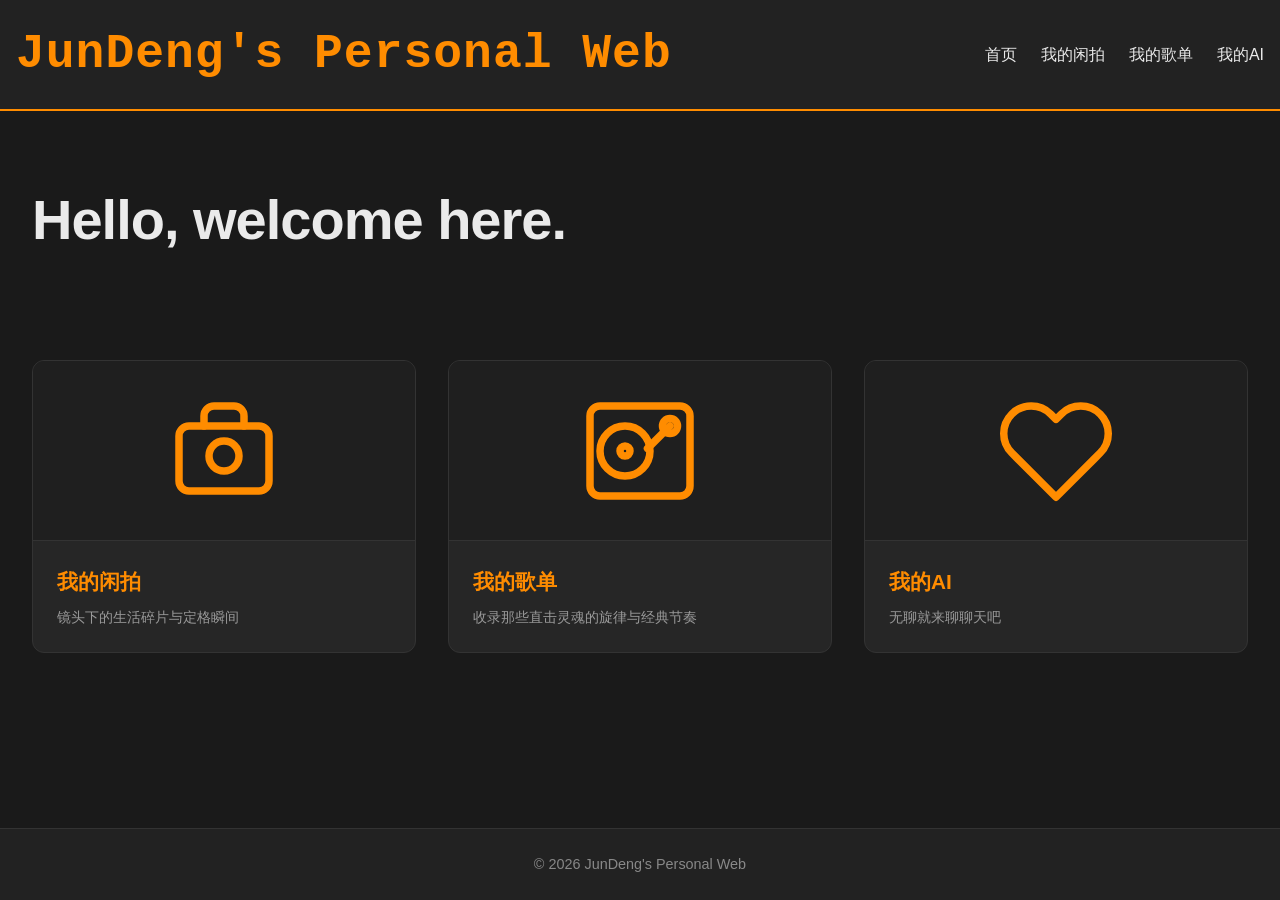
==== index.html @ b589f2ba "Add files via upload" ====
<!DOCTYPE html>
<html lang="zh-CN">
<head>
    <meta charset="UTF-8">
    <meta name="viewport" content="width=device-width, initial-scale=1.0">
    <title>JunDeng's Personal Web</title>
    <link rel="stylesheet" href="style.css">
</head>
<body>

    <header>
        <nav class="nav-container">
            <div class="site-title">
                <a href="index.html">JunDeng's Personal Web</a>
            </div>
            
            <button class="hamburger" id="hamburger">☰</button>
            
            <ul class="nav-links" id="nav-links">
                <li><a href="index.html">首页</a></li>
                <li><a href="photos.html">我的闲拍</a></li>
                <li><a href="music.html">我的歌单</a></li>
                <li><a href="ai.html">我的AI</a></li>
            </ul>
        </nav>
    </header>

    <main>
        <h1 class="greeting">Hello, welcome here.</h1>

        <div class="card-container">
            
            <a href="photos.html" class="card">
                <div class="icon-wrapper">
                    <svg viewBox="0 0 24 24" xmlns="http://www.w3.org/2000/svg">
                        <rect x="3" y="7" width="18" height="13" rx="2" ry="2"></rect>
                        <path d="M8 7V5a2 2 0 0 1 2-2h4a2 2 0 0 1 2 2v2"></path>
                        <circle cx="12" cy="13" r="3"></circle>
                    </svg>
                </div>
                <div class="card-content">
                    <h2>我的闲拍</h2>
                    <p>镜头下的生活碎片与定格瞬间</p>
                </div>
            </a>

            <a href="music.html" class="card">
                <div class="icon-wrapper">
                    <svg viewBox="0 0 24 24" xmlns="http://www.w3.org/2000/svg">
                        <rect x="2" y="3" width="20" height="18" rx="2" ry="2"></rect>
                        <circle cx="9" cy="12" r="5"></circle>
                        <circle cx="9" cy="12" r="1"></circle>
                        <path d="M18 7l-4.5 4.5"></path>
                        <circle cx="18" cy="7" r="1.5"></circle>
                    </svg>
                </div>
                <div class="card-content">
                    <h2>我的歌单</h2>
                    <p>收录那些直击灵魂的旋律与经典节奏</p>
                </div>
            </a>

            <a href="ai.html" class="card">
                <div class="icon-wrapper">
                    <svg viewBox="0 0 24 24" xmlns="http://www.w3.org/2000/svg">
                        <path d="M20.84 4.61a5.5 5.5 0 0 0-7.78 0L12 5.67l-1.06-1.06a5.5 5.5 0 0 0-7.78 7.78l1.06 1.06L12 21.23l7.78-7.78 1.06-1.06a5.5 5.5 0 0 0 0-7.78z"></path>
                    </svg>
                </div>
                <div class="card-content">
                    <h2>我的AI</h2>
                    <p>无聊就来聊聊天吧</p>
                </div>
            </a>

        </div>
    </main>

    <footer>
        <p>&copy; 2026 JunDeng's Personal Web</p>
    </footer>

    <script src="main.js"></script>
</body>
</html>
---- style.css ----
/* 定义全局颜色变量，方便后续修改 */
:root {
  --bg-color: #1a1a1a;       /* 深灰色背景 */
  --theme-color: #ff8c00;    /* 橙色主题色 */
  --text-color: #eaeaea;     /* 浅灰色正文文字，比纯白更护眼 */
  --nav-bg: #222222;         /* 导航栏背景色 */
}

/* 基础重置 */
* {
  margin: 0;
  padding: 0;
  box-sizing: border-box;
}

body {
  background-color: var(--bg-color);
  color: var(--text-color);
  /* 正文使用系统默认字体，标题使用复古字体 */
  font-family: -apple-system, BlinkMacSystemFont, "Segoe UI", Roboto, Helvetica, Arial, sans-serif;
  line-height: 1.6;
  display: flex;
  flex-direction: column;
  min-height: 100vh; /* 确保页脚能沉底 */
}

/* --- 导航栏样式 --- */
header {
  background-color: var(--nav-bg);
  padding: 1rem 1rem;
  border-bottom: 2px solid var(--theme-color);
}

.nav-container {
  max-width: 1500px;
  margin: 0 auto;
  display: flex;
  justify-content: space-between;
  align-items: center;
}

/* 复古风个性标题 */
.site-title a {
  font-family: "Courier New", Courier, monospace; /* 复古打字机字体 */
  font-size: 3rem;
  font-weight: bold;
  color: var(--theme-color);
  text-decoration: none;
  letter-spacing: 1px;
}

/* 桌面端导航菜单 */
.nav-links {
  list-style: none;
  display: flex;
  gap: 1.5rem;
}

.nav-links a {
  color: var(--text-color);
  text-decoration: none;
  font-weight: 500;
  transition: color 0.3s ease;
}

.nav-links a:hover {
  color: var(--theme-color);
}

/* 汉堡菜单按钮（默认隐藏） */
.hamburger {
  display: none;
  background: none;
  border: none;
  color: var(--theme-color);
  font-size: 1.8rem;
  cursor: pointer;
}

/* --- 主内容区 --- */
main {
  flex: 1; /* 占据剩余空间，把页脚推到底部 */
  max-width: 1500px;
  margin: 2rem auto;
  padding: 0 2rem;
  width: 100%;
}

.welcome-section {
  text-align: center;
  margin-top: 10vh;
}

.welcome-section h1 {
  font-size: 2.5rem;
  margin-bottom: 1rem;
}

.welcome-section p {
  color: #a0a0a0;
}

/* --- 页脚样式 --- */
footer {
  text-align: center;
  padding: 1.5rem 0;
  background-color: var(--nav-bg);
  border-top: 1px solid #333;
  font-size: 0.9rem;
  color: #888;
}

/* --- 响应式设计 (适配手机端) --- */
@media (max-width: 768px) {
  .hamburger {
    display: block; /* 手机端显示汉堡菜单 */
  }

  .nav-links {
    display: none; /* 默认隐藏菜单项 */
    flex-direction: column;
    width: 100%;
    position: absolute;
    top: 60px; /* 导航栏下方 */
    left: 0;
    background-color: var(--nav-bg);
    padding: 1rem 0;
    border-bottom: 2px solid var(--theme-color);
  }

  .nav-links.active {
    display: flex; /* 点击后展开 */
  }

  .nav-links li {
    text-align: center;
    padding: 0.8rem 0;
  }
}
/* --- 首页特定样式 --- */

/* 左上角大标题 */
.greeting {
  font-size: 3.5rem;
  font-weight: 800;
  text-align: left;
  margin-top: 2rem;
  margin-bottom: 6rem;
  color: var(--text-color);
  letter-spacing: -1px;
}

/* 卡片容器：使用 CSS Grid 实现一行三个 */
.card-container {
  display: grid;
  grid-template-columns: repeat(3, 1fr); /* 均分为三列 */
  gap: 2rem; /* 卡片之间的间距 */
  width: 100%;
}

/* 交互式卡片主体 */
.card {
  background-color: #262626; /* 比网页背景稍微亮一点的深灰，形成层次 */
  border-radius: 12px;
  overflow: hidden;
  text-decoration: none; /* 去除链接自带的下划线 */
  color: var(--text-color);
  transition: transform 0.3s ease, box-shadow 0.3s ease; /* 动画平滑过渡 */
  border: 1px solid #333;
}

/* 悬停特效 (Hover) */
.card:hover {
  transform: translateY(-8px) scale(1.02); /* 向上浮动并微量放大 */
  box-shadow: 0 12px 24px rgba(255, 140, 0, 0.15); /* 橙色泛光阴影 */
  border-color: var(--theme-color); /* 边框微微亮起橙色 */
}

/* 图标区域 (占据卡片上半部分) */
.icon-wrapper {
  height: 180px;
  background-color: #1f1f1f;
  display: flex;
  justify-content: center;
  align-items: center;
  border-bottom: 1px solid #333;
}

/* SVG 矢量图标样式 */
.icon-wrapper svg {
  width: 120px;
  height: 120px;
  fill: none; /* 内部透明 */
  stroke: var(--theme-color); /* 橙色线条 */
  stroke-width: 1.5;
  stroke-linecap: round;
  stroke-linejoin: round;
  transition: transform 0.3s ease;
}

/* 鼠标悬停时，图标也跟着有一点小动画 */
.card:hover .icon-wrapper svg {
  transform: scale(1.1);
}

/* 卡片文字内容区域 (占据卡片下半部分空白处) */
.card-content {
  padding: 1.5rem;
  text-align: left;
}

.card-content h2 {
  font-size: 1.3rem;
  margin-bottom: 0.5rem;
  color: var(--theme-color); /* 标题使用橙色 */
}

.card-content p {
  font-size: 0.9rem;
  color: #999;
  line-height: 1.5;
}

/* --- 响应式设计补充 (适配手机端) --- */
@media (max-width: 768px) {
  .greeting {
    font-size: 2.5rem; /* 手机端标题稍微缩小 */
    margin-top: 1rem;
  }
  
  .card-container {
    grid-template-columns: 1fr; /* 手机端变成一列（竖向排列） */
    gap: 1.5rem;
  }
}
/* --- 闲拍页面专用样式 --- */

.page-title {
  font-size: 2.5rem;
  margin-bottom: 0.5rem;
  color: var(--theme-color);
}

.empty-state {
  color: #888;
  margin-bottom: 3rem;
  font-style: italic;
}

/* 瀑布流核心代码：利用 column-count */
.masonry-gallery {
  column-count: 3; /* 电脑端分为3列 */
  column-gap: 1.5rem; /* 列与列的间距 */
  width: 100%;
}

/* 单个照片卡片 */
.photo-item {
  break-inside: avoid; /* 防止卡片被硬生生截断分到两列 */
  margin-bottom: 1.5rem;
  background-color: #262626;
  border-radius: 8px;
  overflow: hidden;
  border: 1px solid #333;
  transition: border-color 0.3s ease, transform 0.3s ease;
  cursor: pointer; /* 鼠标放上去变成小手，提示可点击 */
}

.photo-item:hover {
  border-color: var(--theme-color);
  transform: translateY(-3px);
}

.gallery-img {
  width: 100%;
  display: block; /* 消除图片底部的默认空隙 */
  transition: opacity 0.3s;
}

.photo-item:hover .gallery-img {
  opacity: 0.85; /* 悬停时图片微微变暗，更有质感 */
}

/* 你自己输入的照片名字 */
.photo-caption {
  padding: 1rem;
  font-size: 0.95rem;
  color: var(--text-color);
  text-align: center;
}

/* --- 图片放大灯箱 (Lightbox) 样式 --- */
.lightbox {
  display: none; /* 默认隐藏 */
  position: fixed;
  z-index: 999; /* 保证在最顶层 */
  padding-top: 5vh;
  left: 0;
  top: 0;
  width: 100%;
  height: 100%;
  background-color: rgba(0, 0, 0, 0.9); /* 半透明纯黑背景 */
}

.lightbox-content {
  margin: auto;
  display: block;
  max-width: 90%;
  max-height: 80vh;
  border-radius: 4px;
  box-shadow: 0 0 20px rgba(255, 140, 0, 0.3); /* 橙色泛光 */
}

#lightbox-caption {
  margin: auto;
  display: block;
  width: 80%;
  max-width: 700px;
  text-align: center;
  color: #ccc;
  padding: 15px 0;
  font-size: 1.2rem;
}

/* 关闭按钮 */
.close-lightbox {
  position: absolute;
  top: 20px;
  right: 35px;
  color: #f1f1f1;
  font-size: 40px;
  font-weight: bold;
  transition: 0.3s;
  cursor: pointer;
}

.close-lightbox:hover,
.close-lightbox:focus {
  color: var(--theme-color);
  text-decoration: none;
}

/* 手机端适配瀑布流 */
@media (max-width: 768px) {
  .masonry-gallery {
    column-count: 1; /* 手机端变成单列上下滑动 */
  }
}
/* --- 歌单页面专用样式 --- */

/* 胶囊标签页 */
.tabs-container {
  display: flex;
  gap: 1.5rem;
  justify-content: center;
  margin-bottom: 2rem;
  margin-top: 1rem;
}

.tab-btn {
  background-color: #333;
  color: #ccc;
  border: none;
  padding: 0.8rem 2rem;
  border-radius: 50px; /* 胶囊形状 */
  font-size: 1rem;
  cursor: pointer;
  transition: all 0.3s ease;
}

.tab-btn:hover, .tab-btn.active {
  background-color: var(--theme-color);
  color: #1a1a1a;
  font-weight: bold;
  box-shadow: 0 4px 12px rgba(255, 140, 0, 0.3);
}

/* 默认提示语 */
.default-msg {
  text-align: center;
  margin-top: 6rem;
  font-size: 1.2rem;
  color: #666;
  letter-spacing: 2px;
}

/* 一行四个的唱片墙网格 */
.music-grid {
  display: grid;
  grid-template-columns: repeat(4, 1fr);
  gap: 2rem;
  width: 100%;
}

/* 唱片卡片容器 */
.record-card {
  cursor: pointer;
  text-align: center;
}

.song-title {
  margin-top: 1rem;
  font-size: 1.1rem;
  color: var(--text-color);
  transition: color 0.3s;
}

.record-card:hover .song-title {
  color: var(--theme-color);
}

/* 封面与黑胶的黄金比例容器 */
.album-cover-wrapper {
  position: relative;
  width: 100%;
  aspect-ratio: 4 / 3; /* 故意做宽，为右侧滑出的黑胶留出空间 */
}

/* 专辑封面 (正方形) */
.album-cover {
  position: absolute;
  left: 0;
  top: 0;
  width: 75%; /* 在 4:3 的容器里占 75% 宽度，刚好是个完美的正方形 */
  height: 100%;
  object-fit: cover;
  border-radius: 4px;
  z-index: 2; /* 盖在黑胶上面 */
  box-shadow: 4px 0 12px rgba(0,0,0,0.8);
  transition: transform 0.4s ease;
}

/* 纯 CSS 黑胶唱片 */
.vinyl-disc {
  position: absolute;
  left: 5%;
  top: 2.5%;
  width: 70%;
  height: 95%; /* 变成正圆 */
  border-radius: 50%;
  /* 用重复的径向渐变模拟黑胶的沟壑纹理 */
  background: repeating-radial-gradient( #111, #111 4px, #262626 5px, #111 6px );
  z-index: 1; /* 藏在封面下面 */
  display: flex;
  justify-content: center;
  align-items: center;
  transition: transform 0.6s cubic-bezier(0.175, 0.885, 0.32, 1.275); /* 带有一点弹性的顺滑物理阻尼感 */
}

.vinyl-center {
  width: 33%;
  height: 33%;
  background-color: var(--theme-color); /* 唱片中心的贴纸使用橙色主题色 */
  border-radius: 50%;
  border: 2px solid #000;
}

/* 悬停终极特效：封面左移，黑胶右移并旋转 */
.record-card:hover .album-cover {
  transform: translateX(-5%);
}

.record-card:hover .vinyl-disc {
  transform: translateX(50%) rotate(180deg);
}

/* --- B站弹窗--- */
.music-modal-content {
  position: relative;
  width: 85%;
  max-width: 1100px;
  min-height: 500px; /* 给弹窗一个最小高度，确保上下有足够的模糊留白 */
  margin: 10vh auto;
  border-radius: 12px;
  overflow: hidden;
  border: 1px solid rgba(255, 255, 255, 0.1); /* 边框改柔和，融入背景 */
  box-shadow: 0 10px 40px rgba(0,0,0,0.8);
  background-color: #1a1a1a; /* 兜底的深灰底色 */
}

/* 核心：动态模糊背景层 */
.modal-blur-bg {
  position: absolute;
  top: -10%; left: -10%; width: 120%; height: 120%; /* 稍微放大，防止模糊后边缘露馅 */
  background-size: cover;
  background-position: center;
  filter: blur(10px) brightness(0.4); /* 25px模糊 + 压暗亮度(不抢文字风头) */
  z-index: 0;
  transition: background-image 0.5s ease;
}

/* 核心：内容层浮在背景之上 */
.modal-content-wrapper {
  position: relative;
  z-index: 1; 
  display: flex;
  width: 100%;
  height: 100%;
  min-height: 500px;
}

/* 左侧：让视频完美居中 */
.modal-left {
  flex: 3; 
  display: flex;
  flex-direction: column;
  justify-content: center; /* 视频垂直居中！ */
  padding: 2rem; /* 给视频四周留出呼吸空间，露出模糊背景 */
  background: rgba(0, 0, 0, 0.2); /* 微微加一点黑底，让左侧更有纵深感 */
}

.iframe-container {
  width: 100%;
  aspect-ratio: 16 / 9; 
  border-radius: 8px; /* 给视频也加个小圆角，更精致 */
  overflow: hidden;
  box-shadow: 0 8px 24px rgba(0, 0, 0, 0.5); /* 视频加阴影，悬浮感拉满 */
}

.iframe-container iframe {
  width: 100%;
  height: 100%;
}

.modal-right {
  flex: 2; 
  padding: 3rem 2rem;
  display: flex;
  flex-direction: column;
  justify-content: center;
}

.modal-right h2 {
  color: #fff; /* 在彩色模糊背景上，纯白标题最清晰 */
  font-size: 2rem;
  margin-bottom: 1.5rem;
  text-shadow: 0 2px 4px rgba(0,0,0,0.5); /* 增加文字阴影，防止背景过亮时看不清 */
}

.modal-right p {
  color: rgba(255, 255, 255, 0.85);
  line-height: 1.8;
  font-size: 1.05rem;
  text-shadow: 0 1px 3px rgba(0,0,0,0.5);
}

/* 手机/平板端适配 */
@media (max-width: 900px) {
  .music-grid { grid-template-columns: repeat(2, 1fr); } 
  .modal-content-wrapper { flex-direction: column; } /* 屏幕变窄时变成上下结构 */
  .modal-left { padding: 1rem; }
}

@media (max-width: 600px) {
  .music-grid { grid-template-columns: 1fr; } 
}


/* --- AI 页面全局框架 --- */
.ai-container { display: flex; height: calc(100vh - 80px); max-width: 1400px; margin: 0 auto; }

/* 左侧面板：还原 2.0 比例与风格，微调间距 */
.control-panel { 
    flex: 4; background: #1e1e1e; border-right: 1px solid #333; 
    padding: 1.5rem 2rem; display: flex; flex-direction: column; 
    gap: 1.2rem; /* 这里从 2.0 的 2.5rem 缩小到了 1.2rem，间距更紧凑 */
}
.knob-row { margin-bottom: 0.5rem; }

.panel-header { display: flex; align-items: center; gap: 10px; margin-bottom: 0.5rem; }
.status-led { width: 12px; height: 12px; border-radius: 50%; background: #444; border: 2px solid #111; }
.status-led.active { background: var(--theme-color); box-shadow: 0 0 10px var(--theme-color); }
.panel-title { font-size: 0.7rem; color: #555; letter-spacing: 2px; font-weight: bold; }

/* 旋钮与横条指示灯 */
.knob-label-row { display: flex; justify-content: space-between; margin-bottom: 6px; font-size: 0.8rem; color: #888; }
.knob-value { color: var(--theme-color); font-weight: bold; font-family: 'Courier New', monospace; }
.knob-control-area { display: flex; align-items: center; gap: 15px; }
.knob { width: 48px; height: 48px; background: #111; border-radius: 50%; position: relative; cursor: ns-resize; border: 2px solid #333; }
.knob-pointer { position: absolute; width: 2px; height: 16px; background: var(--theme-color); left: calc(50% - 1px); top: 4px; transform-origin: center 20px; transition: transform 0.1s; }
.progress-container { flex: 1; height: 4px; background: #111; border-radius: 2px; overflow: hidden; }
.progress-bar { height: 100%; background: var(--theme-color); transition: width 0.2s; }

/* System Prompt 优化 */
.system-prompt-section { display: flex; flex-direction: column; gap: 8px;/* flex-grow: 1;*/ }
.system-prompt-section label { font-size: 0.8rem; color: #666; }
#system-prompt { 
    background: #262626; border: 1px solid var(--theme-color); color: #ddd; 
    padding: 1rem; border-radius: 8px; width: 100%; height: 200px; resize: none; outline: none;
}

/* --- 右侧聊天界面：锁定 3.0 样式 --- */
.chat-interface { flex: 6; display: flex; flex-direction: column; background: #1a1a1a; }
.chat-history { flex: 1; padding: 2rem; overflow-y: auto; display: flex; flex-direction: column; gap: 1.5rem; }
.avatar { width: 40px; height: 40px; border-radius: 50% !important; flex-shrink: 0; display: flex; align-items: center; justify-content: center; overflow: hidden; }
.ai-avatar { background: transparent; border: 1px solid #333; }
.ai-avatar svg { width: 22px; fill: var(--theme-color); }
.user-avatar { background: #333; border: 1px solid #444; }
.chat-bubble { display: flex; gap: 12px; max-width: 85%; align-items: flex-start; }
.chat-bubble.user { align-self: flex-end; flex-direction: row-reverse; }
.bubble-content { padding: 12px 16px; border-radius: 12px; font-size: 0.95rem; line-height: 1.5; }
.ai .bubble-content { color: #fff; background: rgba(255, 255, 255, 0.03); border: 1px solid #333; }
.user .bubble-content { background: var(--theme-color); color: #000; }
.chat-input-area { padding: 1.5rem 2rem; }
.input-wrapper { display: flex; background: #262626; border-radius: 30px; padding: 5px 5px 5px 15px; border: 1px solid #333; }
#user-input { flex: 1; background: transparent; border: none; color: white; outline: none; padding: 8px 0; }
#send-btn { background: var(--theme-color); border: none; padding: 0 20px; border-radius: 20px; font-weight: bold; cursor: pointer; }

/* 隐藏 PC 端齿轮 */
.settings-toggle { display: none; }
@media (max-width: 768px) {
    .settings-toggle { display: block; position: absolute; right: 70px; top: 15px; background: transparent; border: none; font-size: 1.5rem; }
}
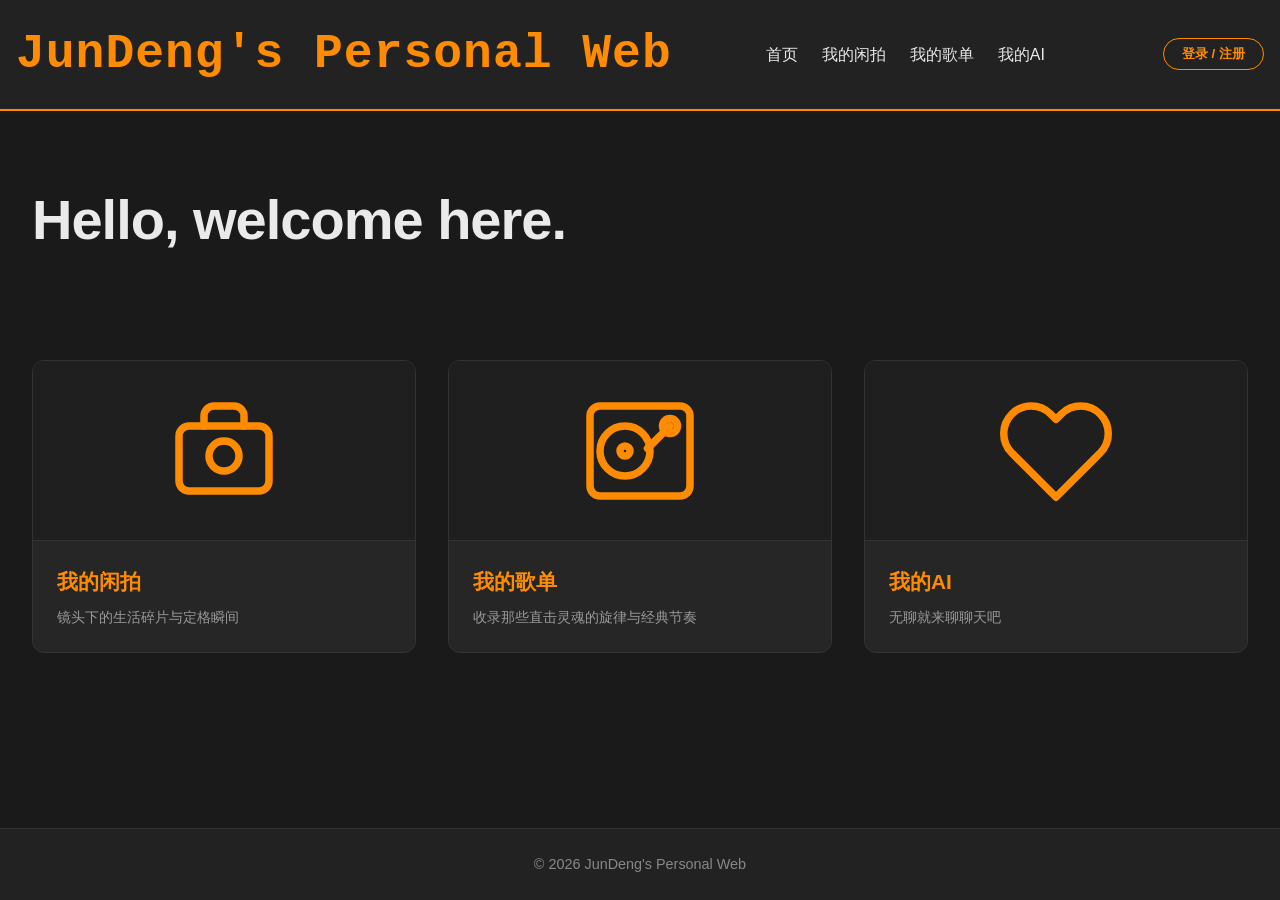
==== commit c0a7db1a: "Add files via upload" ====
--- a/index.html
+++ b/index.html
@@ -22,7 +22,20 @@
                 <li><a href="music.html">我的歌单</a></li>
                 <li><a href="ai.html">我的AI</a></li>
             </ul>
-        </nav>
+
+            <div class="user-auth-area" id="user-auth-area">
+                <button class="auth-btn" id="login-trigger-btn">登录 / 注册</button>
+
+                <div class="user-profile-menu" id="user-profile-menu" style="display: none;">
+                    <img src="" alt="Avatar" class="nav-avatar" id="nav-avatar">
+                    <div class="dropdown-menu">
+                        <span class="nav-nickname" id="nav-nickname">游客</span>
+                        <hr>
+                        <button id="logout-btn">🚪 退出系统</button>
+                    </div>
+                </div>
+            </div>
+            </nav>
     </header>
 
     <main>
@@ -79,6 +92,22 @@
         <p>&copy; 2026 JunDeng's Personal Web</p>
     </footer>
 
+    <div id="auth-modal" class="auth-modal-overlay">
+        <div class="auth-modal-box">
+            <button class="close-auth-btn" id="close-auth-btn">×</button>
+            <h2 class="auth-title">> 身份验证系统</h2>
+            <p class="auth-subtitle">输入代号与密钥。若检测为新代号，系统将自动注册并生成专属头像。</p>
+
+            <div class="auth-form">
+                <input type="text" id="auth-username" class="auth-input" placeholder="输入代号 (Username)" autocomplete="off">
+                <input type="password" id="auth-password" class="auth-input" placeholder="输入密钥 (Password)">
+                
+                <button id="auth-submit-btn" class="auth-submit-btn">验证 / 注册 (ENTER)</button>
+                <p id="auth-msg" class="auth-msg"></p>
+            </div>
+        </div>
+    </div>
+    
     <script src="main.js"></script>
 </body>
 </html>
--- a/style.css
+++ b/style.css
@@ -610,4 +610,86 @@
 .settings-toggle { display: none; }
 @media (max-width: 768px) {
     .settings-toggle { display: block; position: absolute; right: 70px; top: 15px; background: transparent; border: none; font-size: 1.5rem; }
-}+}
+
+/* ==========================================
+   全栈进化：右上角用户通行证 UI 样式
+   ========================================== */
+.user-auth-area { position: relative; margin-left: 1.5rem; display: flex; align-items: center; }
+.auth-btn { background: transparent; color: var(--theme-color); border: 1px solid var(--theme-color); padding: 6px 18px; border-radius: 20px; cursor: pointer; font-weight: bold; transition: 0.3s; }
+.auth-btn:hover { background: var(--theme-color); color: #111; box-shadow: 0 0 10px rgba(255,140,0,0.4); }
+
+.user-profile-menu { position: relative; cursor: pointer; }
+.nav-avatar { width: 40px; height: 40px; border-radius: 50%; border: 2px solid #444; object-fit: cover; transition: 0.3s; }
+.user-profile-menu:hover .nav-avatar { border-color: var(--theme-color); transform: scale(1.05); }
+
+.dropdown-menu { position: absolute; top: 130%; right: 0; background: #262626; border: 1px solid #333; border-radius: 8px; width: 140px; padding: 0.5rem; box-shadow: 0 10px 25px rgba(0,0,0,0.8); display: none; flex-direction: column; z-index: 1000; opacity: 0; transform: translateY(-10px); transition: 0.3s; }
+.user-profile-menu:hover .dropdown-menu { display: flex; opacity: 1; transform: translateY(0); }
+.nav-nickname { color: var(--theme-color); font-size: 0.9rem; text-align: center; padding: 0.5rem 0; font-weight: bold; word-break: break-all; }
+.dropdown-menu hr { border: 0; border-top: 1px solid #444; margin: 4px 0; }
+.dropdown-menu button { background: none; border: none; color: #ff5555; padding: 0.6rem; cursor: pointer; border-radius: 4px; transition: 0.2s; font-size: 0.85rem; font-weight: bold; }
+.dropdown-menu button:hover { background: #333; }
+
+@media (max-width: 768px) { .user-auth-area { margin-left: auto; margin-right: 1.5rem; } }
+
+/* ==========================================
+   全栈进化：赛博登录注册弹窗样式
+   ========================================== */
+.auth-modal-overlay { display: none; position: fixed; top: 0; left: 0; width: 100%; height: 100%; background: rgba(0,0,0,0.85); z-index: 9999; justify-content: center; align-items: center; backdrop-filter: blur(5px); }
+.auth-modal-box { background: #1a1a1a; width: 90%; max-width: 400px; border-radius: 12px; border: 1px solid #333; padding: 2.5rem 2rem; position: relative; box-shadow: 0 20px 50px rgba(0,0,0,0.9); text-align: center; animation: modalPop 0.3s cubic-bezier(0.175, 0.885, 0.32, 1.275); }
+@keyframes modalPop { from { transform: scale(0.8); opacity: 0; } to { transform: scale(1); opacity: 1; } }
+
+.close-auth-btn { position: absolute; top: 15px; right: 20px; background: none; border: none; color: #888; font-size: 1.8rem; cursor: pointer; transition: 0.3s; }
+.close-auth-btn:hover { color: #ff4444; transform: rotate(90deg); }
+
+.auth-title { color: var(--theme-color); font-family: "Courier New", monospace; font-size: 1.5rem; margin-bottom: 0.5rem; }
+.auth-subtitle { color: #888; font-size: 0.85rem; margin-bottom: 2rem; line-height: 1.4; }
+
+.auth-input { width: 100%; background: #262626; border: 1px solid #444; color: #fff; padding: 12px 15px; border-radius: 6px; margin-bottom: 1rem; outline: none; transition: 0.3s; font-size: 1rem; }
+.auth-input:focus { border-color: var(--theme-color); box-shadow: 0 0 10px rgba(255,140,0,0.2); }
+
+.auth-submit-btn { width: 100%; background: var(--theme-color); color: #111; border: none; padding: 12px; border-radius: 6px; font-weight: bold; font-size: 1.1rem; cursor: pointer; transition: 0.3s; letter-spacing: 1px; }
+.auth-submit-btn:hover { background: #e67e22; transform: translateY(-2px); box-shadow: 0 5px 15px rgba(255,140,0,0.3); }
+
+.auth-msg { margin-top: 1rem; font-size: 0.85rem; font-weight: bold; min-height: 20px; }
+/* 弹窗容器调整：为了容纳右侧评论 */
+.modal-content-wrapper, .lightbox-main-container {
+    display: flex;
+    width: 100%;
+    height: 100%;
+    overflow: hidden;
+}
+
+/* 评论区：默认宽度为 0，点击互动后展开 */
+.embedded-comments {
+    width: 0; /* 初始隐藏 */
+    background: #1a1a1a;
+    border-left: 0px solid #333;
+    display: flex;
+    flex-direction: column;
+    transition: all 0.4s cubic-bezier(0.165, 0.84, 0.44, 1);
+    opacity: 0;
+}
+
+/* 当激活“互动”时，展开到与弹窗右侧对齐的比例 (约 35%) */
+.embedded-comments.active {
+    width: 35%; 
+    border-left: 1px solid #333;
+    opacity: 1;
+}
+
+/* 内部列表滚动 */
+.cmt-list { flex: 1; overflow-y: auto; padding: 1.5rem; display: flex; flex-direction: column; gap: 1rem; }
+
+/* 每一条评论样式 (继承你的极客风) */
+.cmt-item { display: flex; gap: 10px; border-bottom: 1px solid #262626; padding-bottom: 10px; }
+.cmt-avatar { width: 30px; height: 30px; border-radius: 50%; border: 1px solid #444; }
+.cmt-info { flex: 1; }
+.cmt-user-line { display: flex; justify-content: space-between; font-size: 0.7rem; color: #555; margin-bottom: 3px; }
+.cmt-name { color: var(--theme-color); font-weight: bold; }
+.cmt-text { color: #ccc; font-size: 0.85rem; line-height: 1.4; }
+
+/* 底部输入框 */
+.cmt-input-group { padding: 1rem; border-top: 1px solid #333; background: #1f1f1f; }
+.cmt-input-group textarea { width: 100%; height: 60px; background: #111; border: 1px solid #444; color: #fff; padding: 8px; border-radius: 4px; resize: none; outline: none; }
+.cmt-send-btn { width: 100%; background: var(--theme-color); border: none; padding: 6px; border-radius: 4px; font-weight: bold; margin-top: 8px; cursor: pointer; }
